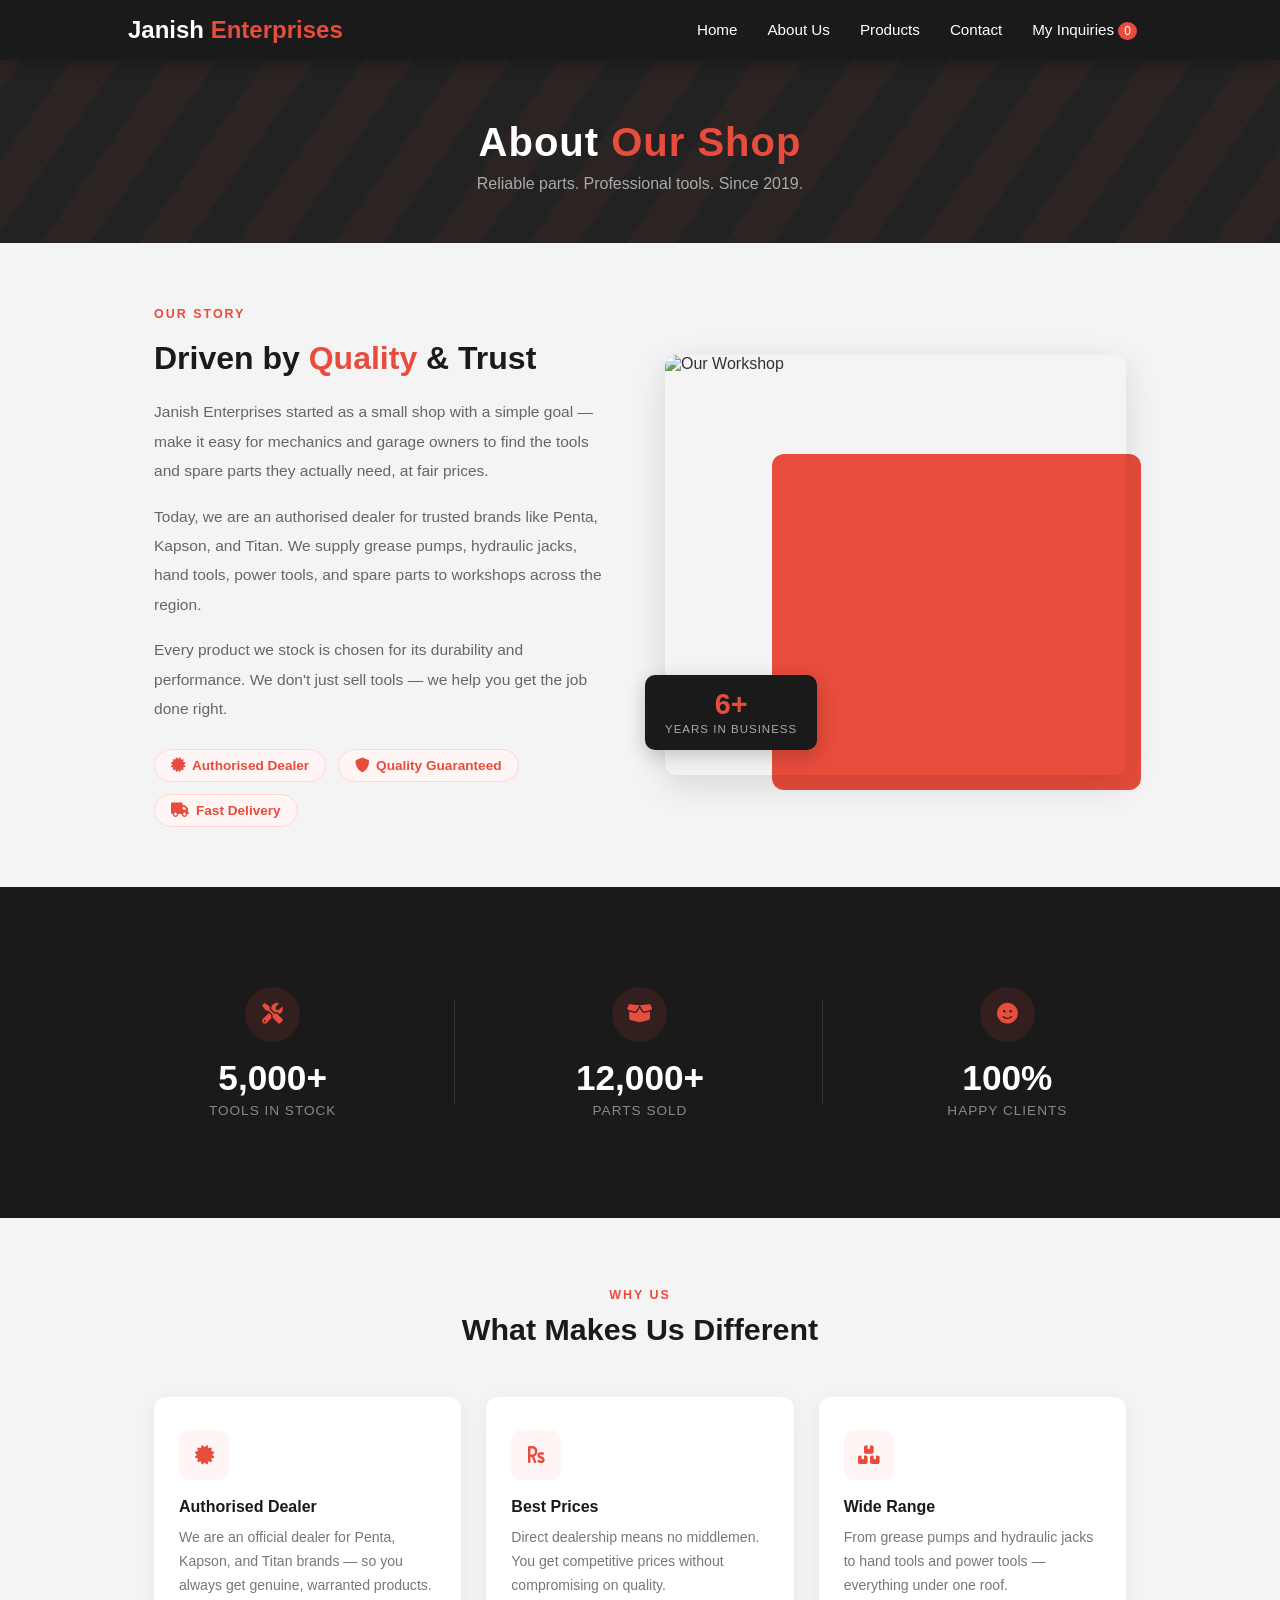
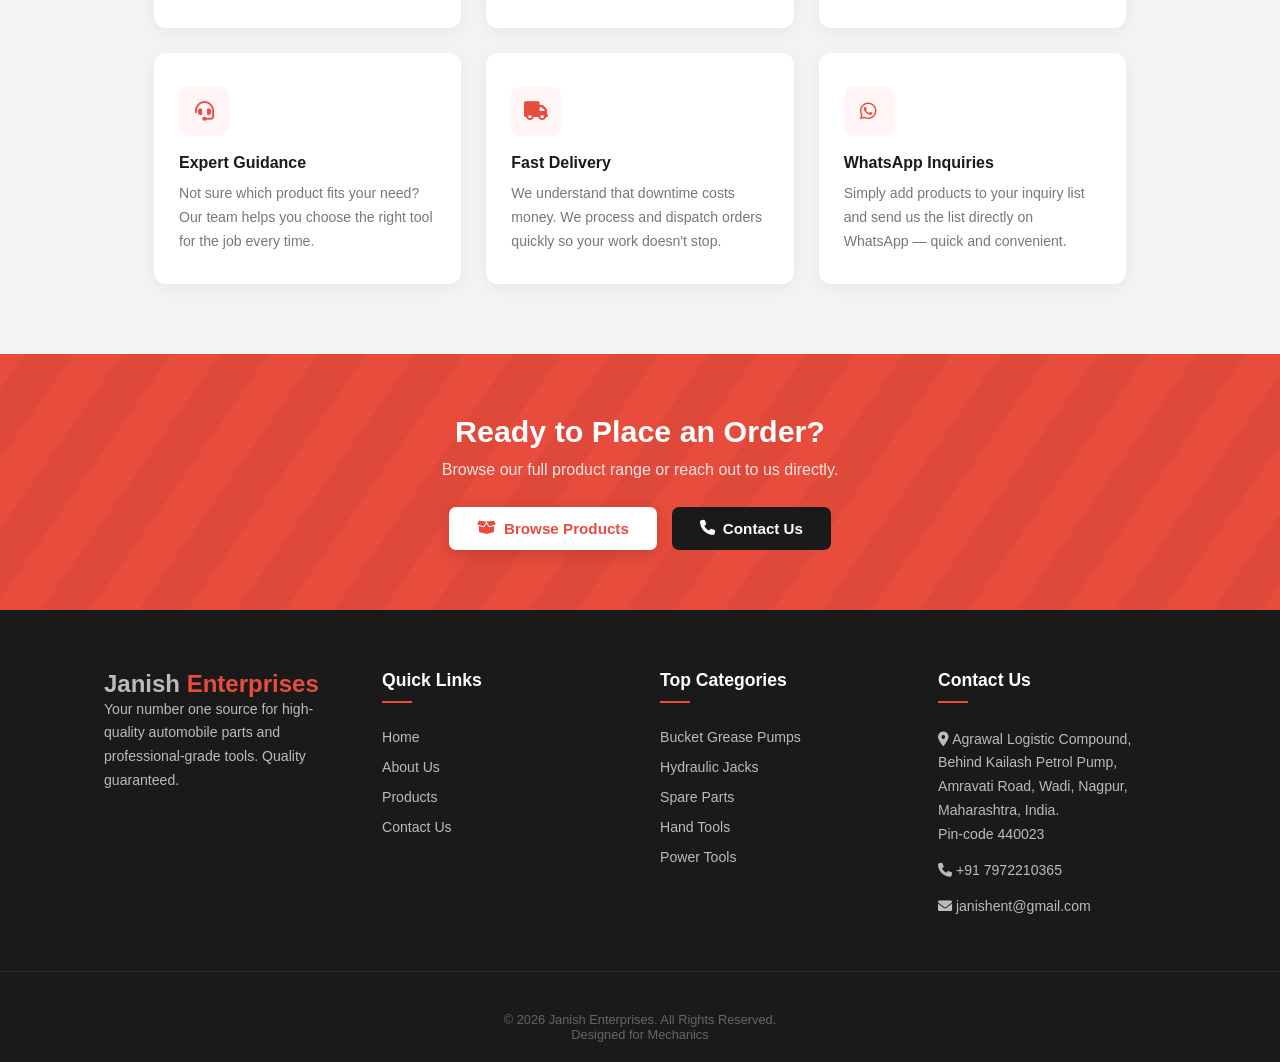
==== about-us.html @ ca16c4ef "Add files via upload" ====
<!DOCTYPE html>
<html lang="en">
<head>
    <meta charset="UTF-8">
    <meta name="viewport" content="width=device-width, initial-scale=1.0">
    <title>Janish Enterprises | About Us</title>
    <link rel="stylesheet" href="index.css">
    <link rel="stylesheet" href="about-us.css">
    <link rel="stylesheet" href="https://cdnjs.cloudflare.com/ajax/libs/font-awesome/6.0.0/css/all.min.css">
</head>
<body>

    <!-- Navbar -->
    <nav class="navbar">
        <div class="logo">Janish <span>Enterprises</span></div>
        <ul class="nav-links" id="navLinks">
            <li><a href="index.html">Home</a></li>
            <li><a href="about-us.html">About Us</a></li>
            <li><a href="our-products.html">Products</a></li>
            <li><a href="contact-us.html">Contact</a></li>
            <li><a href="inquiries.html">My Inquiries <span id="inquiry-count" style="background: #e74c3c; padding: 2px 6px; border-radius: 50%; font-size: 12px;">0</span></a></li>
        </ul>
        <div class="hamburger" onclick="toggleMenu()">
            <i class="fas fa-bars"></i>
        </div>
    </nav>


    <!-- Page Header -->
    <section class="about-header">
        <h1>About <span>Our Shop</span></h1>
        <p>Reliable parts. Professional tools. Since 2019.</p>
    </section>


    <!-- Story Section -->
    <section class="about-story">

        <!-- Left: Text -->
        <div class="story-text">
            <p class="section-label">Our Story</p>
            <h2>Driven by <span>Quality</span> &amp; Trust</h2>
            <p>Janish Enterprises started as a small shop with a simple goal — make it easy for mechanics and garage owners to find the tools and spare parts they actually need, at fair prices.</p>
            <p>Today, we are an authorised dealer for trusted brands like Penta, Kapson, and Titan. We supply grease pumps, hydraulic jacks, hand tools, power tools, and spare parts to workshops across the region.</p>
            <p>Every product we stock is chosen for its durability and performance. We don't just sell tools — we help you get the job done right.</p>

            <div class="story-highlights">
                <span class="highlight-pill">
                    <i class="fas fa-certificate"></i> Authorised Dealer
                </span>
                <span class="highlight-pill">
                    <i class="fas fa-shield-alt"></i> Quality Guaranteed
                </span>
                <span class="highlight-pill">
                    <i class="fas fa-truck"></i> Fast Delivery
                </span>
            </div>
        </div>

        <!-- Right: Image -->
        <div class="story-image">
            <img src="https://images.unsplash.com/photo-1530046339160-ce3e5b0c7a2f?auto=format&fit=crop&q=80&w=800" alt="Our Workshop">
            <div class="badge">
                <div class="badge-number">6+</div>
                <div class="badge-label">Years in Business</div>
            </div>
        </div>

    </section>


    <!-- Stats Section -->
    <section class="stats-section">
        <div class="stats-inner">

            <div class="stat-card">
                <div class="stat-icon">
                    <i class="fas fa-tools"></i>
                </div>
                <div class="stat-number">5,000+</div>
                <div class="stat-label">Tools in Stock</div>
            </div>

            <div class="stat-card">
                <div class="stat-icon">
                    <i class="fas fa-box-open"></i>
                </div>
                <div class="stat-number">12,000+</div>
                <div class="stat-label">Parts Sold</div>
            </div>

            <div class="stat-card">
                <div class="stat-icon">
                    <i class="fas fa-smile"></i>
                </div>
                <div class="stat-number">100%</div>
                <div class="stat-label">Happy Clients</div>
            </div>

        </div>
    </section>


    <!-- Why Choose Us Section -->
    <section class="why-us">
        <div class="section-header">
            <p class="section-label">Why Us</p>
            <h2>What Makes Us Different</h2>
        </div>

        <div class="why-grid">

            <div class="why-card">
                <div class="why-icon">
                    <i class="fas fa-certificate"></i>
                </div>
                <h3>Authorised Dealer</h3>
                <p>We are an official dealer for Penta, Kapson, and Titan brands — so you always get genuine, warranted products.</p>
            </div>

            <div class="why-card">
                <div class="why-icon">
                    <i class="fas fa-rupee-sign"></i>
                </div>
                <h3>Best Prices</h3>
                <p>Direct dealership means no middlemen. You get competitive prices without compromising on quality.</p>
            </div>

            <div class="why-card">
                <div class="why-icon">
                    <i class="fas fa-boxes"></i>
                </div>
                <h3>Wide Range</h3>
                <p>From grease pumps and hydraulic jacks to hand tools and power tools — everything under one roof.</p>
            </div>

            <div class="why-card">
                <div class="why-icon">
                    <i class="fas fa-headset"></i>
                </div>
                <h3>Expert Guidance</h3>
                <p>Not sure which product fits your need? Our team helps you choose the right tool for the job every time.</p>
            </div>

            <div class="why-card">
                <div class="why-icon">
                    <i class="fas fa-truck"></i>
                </div>
                <h3>Fast Delivery</h3>
                <p>We understand that downtime costs money. We process and dispatch orders quickly so your work doesn't stop.</p>
            </div>

            <div class="why-card">
                <div class="why-icon">
                    <i class="fab fa-whatsapp"></i>
                </div>
                <h3>WhatsApp Inquiries</h3>
                <p>Simply add products to your inquiry list and send us the list directly on WhatsApp — quick and convenient.</p>
            </div>

        </div>
    </section>


    <!-- CTA Banner -->
    <section class="about-cta">
        <h2>Ready to Place an Order?</h2>
        <p>Browse our full product range or reach out to us directly.</p>
        <div class="cta-buttons">
            <a href="our-products.html" class="btn-cta-white">
                <i class="fas fa-box-open"></i> Browse Products
            </a>
            <a href="contact-us.html" class="btn-cta-dark">
                <i class="fas fa-phone"></i> Contact Us
            </a>
        </div>
    </section>


    <!-- Footer -->
    <footer class="main-footer">
        <div class="footer-container">
            <div class="footer-col">
                <div class="logo">Janish <span>Enterprises</span></div>
                <p>Your number one source for high-quality automobile parts and professional-grade tools. Quality guaranteed.</p>
            </div>
            <div class="footer-col">
                <h3>Quick Links</h3>
                <ul>
                    <li><a href="index.html">Home</a></li>
                    <li><a href="about-us.html">About Us</a></li>
                    <li><a href="our-products.html">Products</a></li>
                    <li><a href="contact-us.html">Contact Us</a></li>
                </ul>
            </div>
            <div class="footer-col">
                <h3>Top Categories</h3>
                <ul>
                    <li><a href="#">Bucket Grease Pumps</a></li>
                    <li><a href="#">Hydraulic Jacks</a></li>
                    <li><a href="#">Spare Parts</a></li>
                    <li><a href="#">Hand Tools</a></li>
                    <li><a href="#">Power Tools</a></li>
                </ul>
            </div>
            <div class="footer-col">
                <h3>Contact Us</h3>
                <p><i class="fas fa-map-marker-alt"></i> Agrawal Logistic Compound,<br> Behind Kailash Petrol Pump,<br> Amravati Road, Wadi, Nagpur,<br> Maharashtra, India.<br> Pin-code 440023</p>
                <p><i class="fas fa-phone"></i> +91 7972210365</p>
                <p><i class="fas fa-envelope"></i> janishent@gmail.com</p>
            </div>
        </div>
        <div class="footer-bottom">
            <p>&copy; 2026 Janish Enterprises. All Rights Reserved.<br>Designed for Mechanics</p>
        </div>
    </footer>

     <script src="common.js"></script>

</body>
</html>
---- index.css ----
/* =============================================
   index.css — Janish Enterprises
   Global + Home Page Styles
   ============================================= */

* {
    margin: 0;
    padding: 0;
    box-sizing: border-box;
    font-family: 'Segoe UI', Tahoma, Geneva, Verdana, sans-serif;
}

body {
    background-color: #f4f4f4;
    color: #333;
}


/* =============================================
   NAVBAR
   ============================================= */
.navbar {
    display: flex;
    justify-content: space-between;
    align-items: center;
    padding: 1rem 10%;
    background: #1a1a1a;
    color: white;
    position: fixed;        /* FIXED: stays on top while scrolling */
    top: 0px;
    width: 100%;
    z-index: 1000;
    box-shadow: 0 2px 15px rgba(0,0,0,0.3);
}

.logo {
    font-size: 1.5rem;
    font-weight: bold;
}

.logo span {
    color: #e74c3c;
}

.nav-links {
    display: flex;
    list-style: none;
}

.nav-links li {
    padding: 0 15px;
}

.nav-links a {
    color: white;
    text-decoration: none;
    transition: 0.3s;
    font-size: 0.95rem;
}

.nav-links a:hover {
    color: #e74c3c;
}

/* Hamburger Mobile Menu */
.hamburger {
    display: none;
    cursor: pointer;
    font-size: 1.5rem;
}

@media (max-width: 768px) {
    .nav-links {
        display: none;
        flex-direction: column;
        width: 100%;
        position: absolute;
        top: 60px;
        left: 0;
        background: #1a1a1a;
        text-align: center;
    }
    .nav-links.active { display: flex; }
    .nav-links li { padding: 15px 0; }
    .hamburger { display: block; }
}


/* =============================================
   HERO CAROUSEL
   ============================================= */
.hero-container {
    position: relative;
    height: 92vh;
    overflow: hidden;
    margin-top: 62px; /* push below fixed navbar */
}

.carousel {
    width: 100%;
    height: 100%;
    position: relative;
}

.slide {
    position: absolute;
    top: 0;
    left: 0;
    width: 100%;
    height: 100%;
    opacity: 0;
    transition: opacity 0.9s ease-in-out;
    display: flex;
    align-items: center;
    justify-content: center;
}

.slide.active {
    opacity: 1;
}

.slide img {
    position: absolute;
    width: 100%;
    height: 100%;
    object-fit: cover;
    z-index: 0;
}

/* Darker gradient overlay — stronger at bottom for readability */
.slide::after {
    content: '';
    position: absolute;
    inset: 0;
    background: linear-gradient(
        to bottom,
        rgba(0,0,0,0.3) 0%,
        rgba(0,0,0,0.55) 60%,
        rgba(0,0,0,0.75) 100%
    );
    z-index: 1;
}

/* Hero text content */
.hero-content {
    position: relative;
    z-index: 2;
    text-align: center;
    color: white;
    padding: 0 20px;
    max-width: 750px;
}

/* Small label above heading */
.hero-content .hero-label {
    display: inline-block;
    background: #e74c3c;
    color: white;
    font-size: 0.75rem;
    font-weight: 700;
    text-transform: uppercase;
    letter-spacing: 2px;
    padding: 5px 14px;
    border-radius: 20px;
    margin-bottom: 18px;
}

.hero-content h1 {
    font-size: 3.2rem;
    font-weight: 800;
    line-height: 1.15;
    margin-bottom: 16px;
    text-shadow: 0 2px 10px rgba(0,0,0,0.3);
}

.hero-content p {
    font-size: 1.1rem;
    color: rgba(255,255,255,0.85);
    margin-bottom: 28px;
    line-height: 1.6;
}

/* Hero CTA buttons */
.hero-btns {
    display: flex;
    gap: 14px;
    justify-content: center;
    flex-wrap: wrap;
}

.hero-btn-primary {
    display: inline-flex;
    align-items: center;
    gap: 8px;
    background: #e74c3c;
    color: white;
    padding: 13px 28px;
    border-radius: 7px;
    text-decoration: none;
    font-weight: 700;
    font-size: 0.95rem;
    transition: all 0.3s;
    box-shadow: 0 4px 15px rgba(231,76,60,0.4);
}

.hero-btn-primary:hover {
    background: #c0392b;
    transform: translateY(-2px);
}

.hero-btn-secondary {
    display: inline-flex;
    align-items: center;
    gap: 8px;
    background: rgba(255,255,255,0.15);
    color: white;
    padding: 13px 28px;
    border-radius: 7px;
    text-decoration: none;
    font-weight: 700;
    font-size: 0.95rem;
    border: 2px solid rgba(255,255,255,0.5);
    backdrop-filter: blur(4px);
    transition: all 0.3s;
}

.hero-btn-secondary:hover {
    background: rgba(255,255,255,0.25);
    border-color: white;
}

/* Carousel dots */
.carousel-dots {
    position: absolute;
    bottom: 28px;
    left: 50%;
    transform: translateX(-50%);
    display: flex;
    gap: 8px;
    z-index: 10;
}

.dot {
    width: 8px;
    height: 8px;
    border-radius: 50%;
    background: rgba(255,255,255,0.4);
    cursor: pointer;
    transition: all 0.3s;
    border: none;
    padding: 0;
}

.dot.active {
    background: #e74c3c;
    width: 24px;
    border-radius: 4px;
}

/* Carousel Arrows */
.prev, .next {
    position: absolute;
    top: 50%;
    transform: translateY(-50%);
    background: rgba(255,255,255,0.15);
    color: white;
    border: 2px solid rgba(255,255,255,0.3);
    padding: 14px 16px;
    cursor: pointer;
    font-size: 1.2rem;
    z-index: 20;
    transition: 0.3s;
    border-radius: 50%;
    backdrop-filter: blur(4px);
}

.prev:hover, .next:hover {
    background: #e74c3c;
    border-color: #e74c3c;
}

.next { right: 20px; }
.prev { left: 20px; }

@media (max-width: 768px) {
    .hero-container { height: 75vh; }
    .hero-content h1 { font-size: 2rem; }
    .prev, .next { padding: 10px 12px; font-size: 1rem; }
}


/* =============================================
   QUICK STATS BAR  (below hero)
   ============================================= */
.stats-bar {
    background: #1a1a1a;
    padding: 0;
}

.stats-bar-inner {
    max-width: 1100px;
    margin: 0 auto;
    display: grid;
    grid-template-columns: repeat(4, 1fr);
}

.stats-bar-item {
    padding: 28px 20px;
    text-align: center;
    position: relative;
    transition: background 0.3s;
}

.stats-bar-item:hover {
    background: rgba(231,76,60,0.08);
}

.stats-bar-item:not(:last-child)::after {
    content: '';
    position: absolute;
    right: 0; top: 20%;
    height: 60%; width: 1px;
    background: #333;
}

.stats-bar-item .stat-num {
    font-size: 1.6rem;
    font-weight: 800;
    color: #e74c3c;
    line-height: 1;
}

.stats-bar-item .stat-lbl {
    font-size: 0.78rem;
    color: #888;
    text-transform: uppercase;
    letter-spacing: 1px;
    margin-top: 5px;
}

@media (max-width: 600px) {
    .stats-bar-inner {
        grid-template-columns: repeat(2, 1fr);
    }
    .stats-bar-item:nth-child(2)::after { display: none; }
}


/* =============================================
   SECTION TITLE (shared style)
   ============================================= */
.sec-label {
    font-size: 0.75rem;
    font-weight: 700;
    text-transform: uppercase;
    letter-spacing: 2px;
    color: #e74c3c;
    margin-bottom: 8px;
    display: block;
}

.sec-title {
    font-size: 1.9rem;
    font-weight: 800;
    color: #1a1a1a;
    margin-bottom: 10px;
}

.sec-subtitle {
    color: #777;
    font-size: 0.95rem;
    max-width: 520px;
}

.section-title {
    font-size: 1.8rem;
    margin-bottom: 40px;
    position: relative;
    text-transform: uppercase;
    letter-spacing: 1px;
    color: #1a1a1a;
}

.section-title::after {
    content: '';
    display: block;
    width: 60px;
    height: 3px;
    background: #e74c3c;
    margin: 10px auto 0;
}


/* =============================================
   CATEGORIES SECTION
   ============================================= */
.categories-section {
    padding: 70px 5%;
    background: #f4f4f4;
}

.categories-section .sec-header {
    text-align: center;
    margin-bottom: 45px;
}

.categories-section .sec-subtitle {
    margin: 0 auto;
}

.cat-grid {
    max-width: 1100px;
    margin: 0 auto;
    display: grid;
    grid-template-columns: repeat(auto-fit, minmax(200px, 1fr));
    gap: 20px;
}

.cat-card {
    background: white;
    border-radius: 12px;
    padding: 30px 20px;
    text-align: center;
    text-decoration: none;
    color: #333;
    box-shadow: 0 4px 15px rgba(0,0,0,0.05);
    border: 2px solid transparent;
    transition: all 0.3s;
    display: block;
}

.cat-card:hover {
    border-color: #e74c3c;
    transform: translateY(-5px);
    box-shadow: 0 10px 30px rgba(231,76,60,0.12);
}

.cat-card .cat-icon {
    width: 60px;
    height: 60px;
    background: #fff5f5;
    border-radius: 50%;
    display: flex;
    align-items: center;
    justify-content: center;
    margin: 0 auto 18px;
    transition: background 0.3s;
}

.cat-card:hover .cat-icon {
    background: #e74c3c;
}

.cat-card .cat-icon i {
    font-size: 1.4rem;
    color: #e74c3c;
    transition: color 0.3s;
}

.cat-card:hover .cat-icon i {
    color: white;
}

.cat-card h3 {
    font-size: 0.95rem;
    font-weight: 700;
    margin-bottom: 6px;
    color: #1a1a1a;
}

.cat-card p {
    font-size: 0.8rem;
    color: #999;
}

@media (max-width: 600px) {
    .cat-grid { grid-template-columns: repeat(2, 1fr); }
}


/* =============================================
   BRANDS SECTION
   ============================================= */
.brands-section {
    padding: 60px 5%;
    background-color: #ffffff;
    text-align: center;
}

.brand-grid {
    max-width: 1000px;
    margin: 0 auto;
    display: grid;
    grid-template-columns: repeat(auto-fit, minmax(150px, 1fr));
    gap: 25px;
    align-items: center;
}

.brand-item {
    padding: 22px;
    background: #fff;
    border: 1.5px solid #eee;
    border-radius: 10px;
    transition: all 0.3s;
}

.brand-item:hover {
    transform: translateY(-4px);
    border-color: #e74c3c;
    box-shadow: 0 6px 20px rgba(231,76,60,0.1);
}

.brand-item img {
    max-width: 100%;
    height: 60px;
    object-fit: contain;
    opacity: 0.75;
    transition: 0.3s;
}

.brand-item:hover img {
    opacity: 1;
}

@media (max-width: 768px) {
    .brand-grid { grid-template-columns: repeat(2, 1fr); gap: 15px; }
}


/* =============================================
   WHY CHOOSE US (Home version)
   ============================================= */
.why-section {
    background: #1a1a1a;
    padding: 70px 5%;
}

.why-section .sec-header {
    text-align: center;
    margin-bottom: 50px;
}

.why-section .sec-title {
    color: white;
}

.why-section .sec-label {
    color: #e74c3c;
}

.why-section .sec-subtitle {
    color: #888;
    margin: 0 auto;
}

.why-home-grid {
    max-width: 1100px;
    margin: 0 auto;
    display: grid;
    grid-template-columns: repeat(4, 1fr);
    gap: 25px;
}

.why-home-card {
    background: rgba(255,255,255,0.04);
    border: 1px solid #2a2a2a;
    border-radius: 12px;
    padding: 30px 22px;
    text-align: center;
    transition: all 0.3s;
}

.why-home-card:hover {
    background: rgba(231,76,60,0.08);
    border-color: #e74c3c;
    transform: translateY(-4px);
}

.why-home-card .why-icon {
    width: 55px;
    height: 55px;
    background: rgba(231,76,60,0.12);
    border-radius: 50%;
    display: flex;
    align-items: center;
    justify-content: center;
    margin: 0 auto 18px;
}

.why-home-card .why-icon i {
    color: #e74c3c;
    font-size: 1.3rem;
}

.why-home-card h3 {
    font-size: 0.95rem;
    font-weight: 700;
    color: white;
    margin-bottom: 10px;
}

.why-home-card p {
    font-size: 0.83rem;
    color: #888;
    line-height: 1.7;
}

@media (max-width: 900px) {
    .why-home-grid { grid-template-columns: repeat(2, 1fr); }
}

@media (max-width: 500px) {
    .why-home-grid { grid-template-columns: 1fr; }
}


/* =============================================
   CTA BANNER
   ============================================= */
.home-cta {
    background: #e74c3c;
    padding: 65px 5%;
    text-align: center;
    position: relative;
    overflow: hidden;
}

.home-cta::before {
    content: '';
    position: absolute;
    top: 0; left: -10%;
    width: 120%;
    height: 100%;
    background: repeating-linear-gradient(
        -55deg,
        transparent, transparent 40px,
        rgba(0,0,0,0.04) 40px, rgba(0,0,0,0.04) 80px
    );
}

.home-cta h2 {
    font-size: 2rem;
    font-weight: 800;
    color: white;
    position: relative;
    margin-bottom: 12px;
}

.home-cta p {
    color: rgba(255,255,255,0.85);
    font-size: 1rem;
    position: relative;
    margin-bottom: 28px;
}

.home-cta .cta-buttons {
    display: flex;
    gap: 15px;
    justify-content: center;
    flex-wrap: wrap;
    position: relative;
}

.btn-cta-white {
    display: inline-flex;
    align-items: center;
    gap: 8px;
    background: white;
    color: #e74c3c;
    padding: 13px 28px;
    border-radius: 7px;
    text-decoration: none;
    font-weight: 700;
    font-size: 0.95rem;
    transition: all 0.3s;
    box-shadow: 0 4px 15px rgba(0,0,0,0.15);
}

.btn-cta-white:hover {
    transform: translateY(-2px);
    box-shadow: 0 8px 25px rgba(0,0,0,0.2);
}

.btn-cta-dark {
    display: inline-flex;
    align-items: center;
    gap: 8px;
    background: #1a1a1a;
    color: white;
    padding: 13px 28px;
    border-radius: 7px;
    text-decoration: none;
    font-weight: 700;
    font-size: 0.95rem;
    transition: all 0.3s;
}

.btn-cta-dark:hover {
    background: #111;
    transform: translateY(-2px);
}

@media (max-width: 500px) {
    .home-cta h2 { font-size: 1.5rem; }
    .btn-cta-white, .btn-cta-dark {
        width: 100%;
        justify-content: center;
    }
}


/* =============================================
   WHATSAPP FLOATING BUTTON
   ============================================= */
.whatsapp-float {
    position: fixed;
    bottom: 28px;
    right: 28px;
    width: 58px;
    height: 58px;
    background: #25d366;
    border-radius: 50%;
    display: flex;
    align-items: center;
    justify-content: center;
    text-decoration: none;
    box-shadow: 0 4px 20px rgba(37,211,102,0.45);
    z-index: 999;
    transition: all 0.3s;
    animation: pulse-green 2.5s infinite;
}

.whatsapp-float i {
    color: white;
    font-size: 1.7rem;
}

.whatsapp-float:hover {
    transform: scale(1.1);
    box-shadow: 0 6px 28px rgba(37,211,102,0.6);
}

@keyframes pulse-green {
    0%   { box-shadow: 0 0 0 0 rgba(37,211,102,0.5); }
    70%  { box-shadow: 0 0 0 14px rgba(37,211,102,0); }
    100% { box-shadow: 0 0 0 0 rgba(37,211,102,0); }
}


/* =============================================
   FOOTER
   ============================================= */
.main-footer {
    background: #1a1a1a;
    color: #bbb;
    padding: 60px 0 20px;
    margin-top: 0;
}

.footer-container {
    max-width: 1200px;
    margin: 0 auto;
    padding: 0 5%;
    display: grid;
    grid-template-columns: repeat(auto-fit, minmax(200px, 1fr));
    gap: 40px;
}

.footer-col h3 {
    color: white;
    margin-bottom: 25px;
    position: relative;
    font-size: 1.1rem;
}

.footer-col h3::after {
    content: '';
    display: block;
    width: 30px;
    height: 2px;
    background: #e74c3c;
    margin-top: 10px;
}

.footer-col p {
    line-height: 1.7;
    font-size: 0.88rem;
    margin-bottom: 12px;
}

.footer-col ul { list-style: none; }

.footer-col ul li { margin-bottom: 12px; }

.footer-col ul li a {
    color: #bbb;
    text-decoration: none;
    transition: 0.3s;
    font-size: 0.88rem;
}

.footer-col ul li a:hover {
    color: #e74c3c;
    padding-left: 5px;
}

.footer-bottom {
    text-align: center;
    padding-top: 40px;
    margin-top: 40px;
    border-top: 1px solid #2a2a2a;
    font-size: 0.8rem;
    color: #666;
}

@media (max-width: 768px) {
    .footer-container {
        grid-template-columns: 1fr;
        text-align: center;
    }
    .footer-col h3::after { margin: 10px auto 0; }
}
---- about-us.css ----
/* =============================================
   about-us.css — Janish Enterprises
   About Page Styles
   ============================================= */


/* --- Page Header --- */
.about-header {
    background: #222;
    color: white;
    text-align: center;
    padding: 120px 20px 50px;
    position: relative;
    overflow: hidden;
}

/* Same red diagonal stripe as contact & inquiry pages */
.about-header::before {
    content: '';
    position: absolute;
    top: 0; left: -10%;
    width: 120%;
    height: 100%;
    background: repeating-linear-gradient(
        -55deg,
        transparent,
        transparent 40px,
        rgba(231, 76, 60, 0.05) 40px,
        rgba(231, 76, 60, 0.05) 80px
    );
}

.about-header h1 {
    font-size: 2.5rem;
    font-weight: 800;
    letter-spacing: 1px;
    position: relative;
}

.about-header h1 span {
    color: #e74c3c;
}

.about-header p {
    margin-top: 10px;
    color: #aaa;
    font-size: 1rem;
    position: relative;
}


/* =============================================
   STORY SECTION (Text + Image)
   ============================================= */
.about-story {
    max-width: 1100px;
    margin: 60px auto;
    padding: 0 5%;
    display: grid;
    grid-template-columns: 1fr 1fr;
    gap: 50px;
    align-items: center;
}

.story-text .section-label {
    font-size: 0.78rem;
    font-weight: 700;
    text-transform: uppercase;
    letter-spacing: 2px;
    color: #e74c3c;
    margin-bottom: 12px;
}

.story-text h2 {
    font-size: 2rem;
    font-weight: 800;
    color: #1a1a1a;
    line-height: 1.2;
    margin-bottom: 20px;
}

.story-text h2 span {
    color: #e74c3c;
}

.story-text p {
    color: #666;
    line-height: 1.9;
    margin-bottom: 16px;
    font-size: 0.97rem;
}

/* Two highlight pills below the text */
.story-highlights {
    display: flex;
    gap: 12px;
    margin-top: 25px;
    flex-wrap: wrap;
}

.highlight-pill {
    display: inline-flex;
    align-items: center;
    gap: 7px;
    background: #fff5f5;
    color: #e74c3c;
    border: 1.5px solid #ffd5d0;
    padding: 8px 16px;
    border-radius: 25px;
    font-size: 0.85rem;
    font-weight: 600;
}

.highlight-pill i {
    font-size: 0.9rem;
}

/* Image side */
.story-image {
    position: relative;
}

.story-image img {
    width: 100%;
    border-radius: 12px;
    display: block;
    object-fit: cover;
    height: 420px;
    box-shadow: 0 10px 35px rgba(0,0,0,0.12);
}

/* Red accent block behind the image */
.story-image::before {
    content: '';
    position: absolute;
    bottom: -15px;
    right: -15px;
    width: 80%;
    height: 80%;
    background: #e74c3c;
    border-radius: 12px;
    z-index: -1;
}

/* "Since 2019" badge overlapping the image */
.story-image .badge {
    position: absolute;
    bottom: 25px;
    left: -20px;
    background: #1a1a1a;
    color: white;
    padding: 15px 20px;
    border-radius: 10px;
    box-shadow: 0 6px 20px rgba(0,0,0,0.2);
    text-align: center;
    min-width: 110px;
}

.story-image .badge .badge-number {
    font-size: 1.8rem;
    font-weight: 800;
    color: #e74c3c;
    line-height: 1;
}

.story-image .badge .badge-label {
    font-size: 0.72rem;
    color: #aaa;
    text-transform: uppercase;
    letter-spacing: 1px;
    margin-top: 4px;
}


/* =============================================
   STATS SECTION
   ============================================= */
.stats-section {
    background: #1a1a1a;
    padding: 60px 5%;
    margin: 0;
}

.stats-inner {
    max-width: 1100px;
    margin: 0 auto;
    display: grid;
    grid-template-columns: repeat(3, 1fr);
    gap: 2px;
}

.stat-card {
    text-align: center;
    padding: 40px 20px;
    position: relative;
    transition: background 0.3s;
}

.stat-card:hover {
    background: rgba(231, 76, 60, 0.08);
}

/* Vertical divider between cards */
.stat-card:not(:last-child)::after {
    content: '';
    position: absolute;
    right: 0;
    top: 25%;
    height: 50%;
    width: 1px;
    background: #333;
}

.stat-card .stat-icon {
    width: 55px;
    height: 55px;
    background: rgba(231, 76, 60, 0.12);
    border-radius: 50%;
    display: flex;
    align-items: center;
    justify-content: center;
    margin: 0 auto 18px;
}

.stat-card .stat-icon i {
    color: #e74c3c;
    font-size: 1.3rem;
}

.stat-card .stat-number {
    font-size: 2.2rem;
    font-weight: 800;
    color: white;
    line-height: 1;
    margin-bottom: 8px;
}

.stat-card .stat-label {
    font-size: 0.85rem;
    color: #888;
    text-transform: uppercase;
    letter-spacing: 1px;
}


/* =============================================
   WHY CHOOSE US SECTION
   ============================================= */
.why-us {
    max-width: 1100px;
    margin: 70px auto;
    padding: 0 5%;
}

.why-us .section-header {
    text-align: center;
    margin-bottom: 50px;
}

.why-us .section-header .section-label {
    font-size: 0.78rem;
    font-weight: 700;
    text-transform: uppercase;
    letter-spacing: 2px;
    color: #e74c3c;
    margin-bottom: 10px;
}

.why-us .section-header h2 {
    font-size: 1.9rem;
    font-weight: 800;
    color: #1a1a1a;
}

.why-grid {
    display: grid;
    grid-template-columns: repeat(3, 1fr);
    gap: 25px;
}

.why-card {
    background: white;
    border-radius: 12px;
    padding: 30px 25px;
    box-shadow: 0 4px 20px rgba(0,0,0,0.06);
    border-top: 3px solid transparent;
    transition: all 0.3s;
}

.why-card:hover {
    border-top-color: #e74c3c;
    transform: translateY(-5px);
    box-shadow: 0 10px 30px rgba(0,0,0,0.1);
}

.why-card .why-icon {
    width: 50px;
    height: 50px;
    background: #fff5f5;
    border-radius: 10px;
    display: flex;
    align-items: center;
    justify-content: center;
    margin-bottom: 18px;
}

.why-card .why-icon i {
    color: #e74c3c;
    font-size: 1.2rem;
}

.why-card h3 {
    font-size: 1rem;
    font-weight: 700;
    color: #1a1a1a;
    margin-bottom: 10px;
}

.why-card p {
    font-size: 0.88rem;
    color: #777;
    line-height: 1.7;
}


/* =============================================
   CTA BANNER
   ============================================= */
.about-cta {
    background: #e74c3c;
    padding: 60px 5%;
    text-align: center;
    position: relative;
    overflow: hidden;
}

.about-cta::before {
    content: '';
    position: absolute;
    top: 0; left: -10%;
    width: 120%;
    height: 100%;
    background: repeating-linear-gradient(
        -55deg,
        transparent,
        transparent 40px,
        rgba(0,0,0,0.04) 40px,
        rgba(0,0,0,0.04) 80px
    );
}

.about-cta h2 {
    font-size: 1.9rem;
    font-weight: 800;
    color: white;
    position: relative;
    margin-bottom: 12px;
}

.about-cta p {
    color: rgba(255,255,255,0.85);
    font-size: 1rem;
    position: relative;
    margin-bottom: 28px;
}

.cta-buttons {
    display: flex;
    gap: 15px;
    justify-content: center;
    flex-wrap: wrap;
    position: relative;
}

.btn-cta-white {
    display: inline-flex;
    align-items: center;
    gap: 8px;
    background: white;
    color: #e74c3c;
    padding: 13px 28px;
    border-radius: 7px;
    text-decoration: none;
    font-weight: 700;
    font-size: 0.95rem;
    transition: all 0.3s;
    box-shadow: 0 4px 15px rgba(0,0,0,0.15);
}

.btn-cta-white:hover {
    transform: translateY(-2px);
    box-shadow: 0 8px 25px rgba(0,0,0,0.2);
}

.btn-cta-dark {
    display: inline-flex;
    align-items: center;
    gap: 8px;
    background: #1a1a1a;
    color: white;
    padding: 13px 28px;
    border-radius: 7px;
    text-decoration: none;
    font-weight: 700;
    font-size: 0.95rem;
    transition: all 0.3s;
}

.btn-cta-dark:hover {
    background: #111;
    transform: translateY(-2px);
}


/* =============================================
   MOBILE RESPONSIVE
   ============================================= */
@media (max-width: 900px) {
    .about-story {
        grid-template-columns: 1fr;
    }

    /* Show image first on mobile */
    .story-image {
        order: -1;
    }

    .story-image img {
        height: 280px;
    }

    .story-image .badge {
        left: 10px;
        bottom: 10px;
    }

    .why-grid {
        grid-template-columns: 1fr 1fr;
    }

    .stats-inner {
        grid-template-columns: 1fr;
    }

    .stat-card:not(:last-child)::after {
        display: none;
    }
}

@media (max-width: 600px) {
    .about-header h1 {
        font-size: 1.8rem;
    }

    .story-text h2 {
        font-size: 1.5rem;
    }

    .why-grid {
        grid-template-columns: 1fr;
    }

    .about-cta h2 {
        font-size: 1.4rem;
    }

    .cta-buttons {
        flex-direction: column;
        align-items: center;
    }

    .btn-cta-white,
    .btn-cta-dark {
        width: 100%;
        justify-content: center;
    }
}
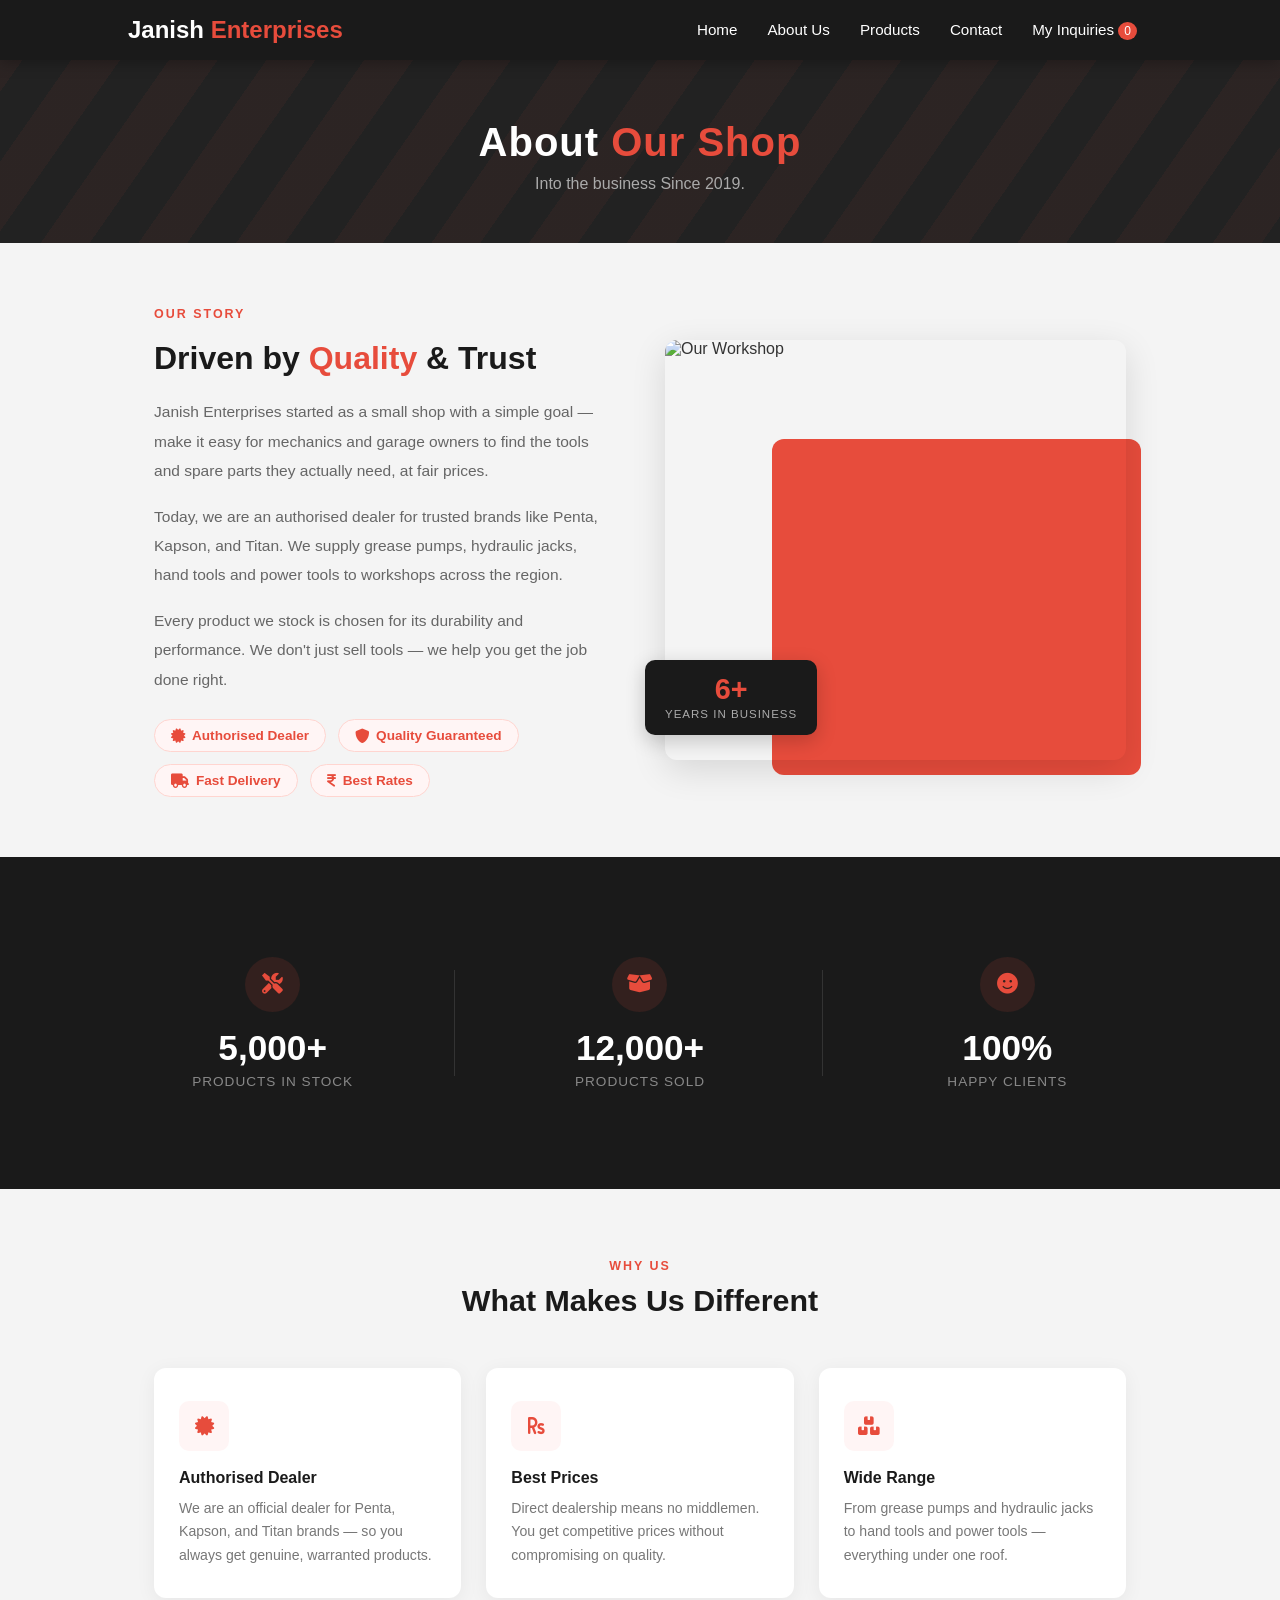
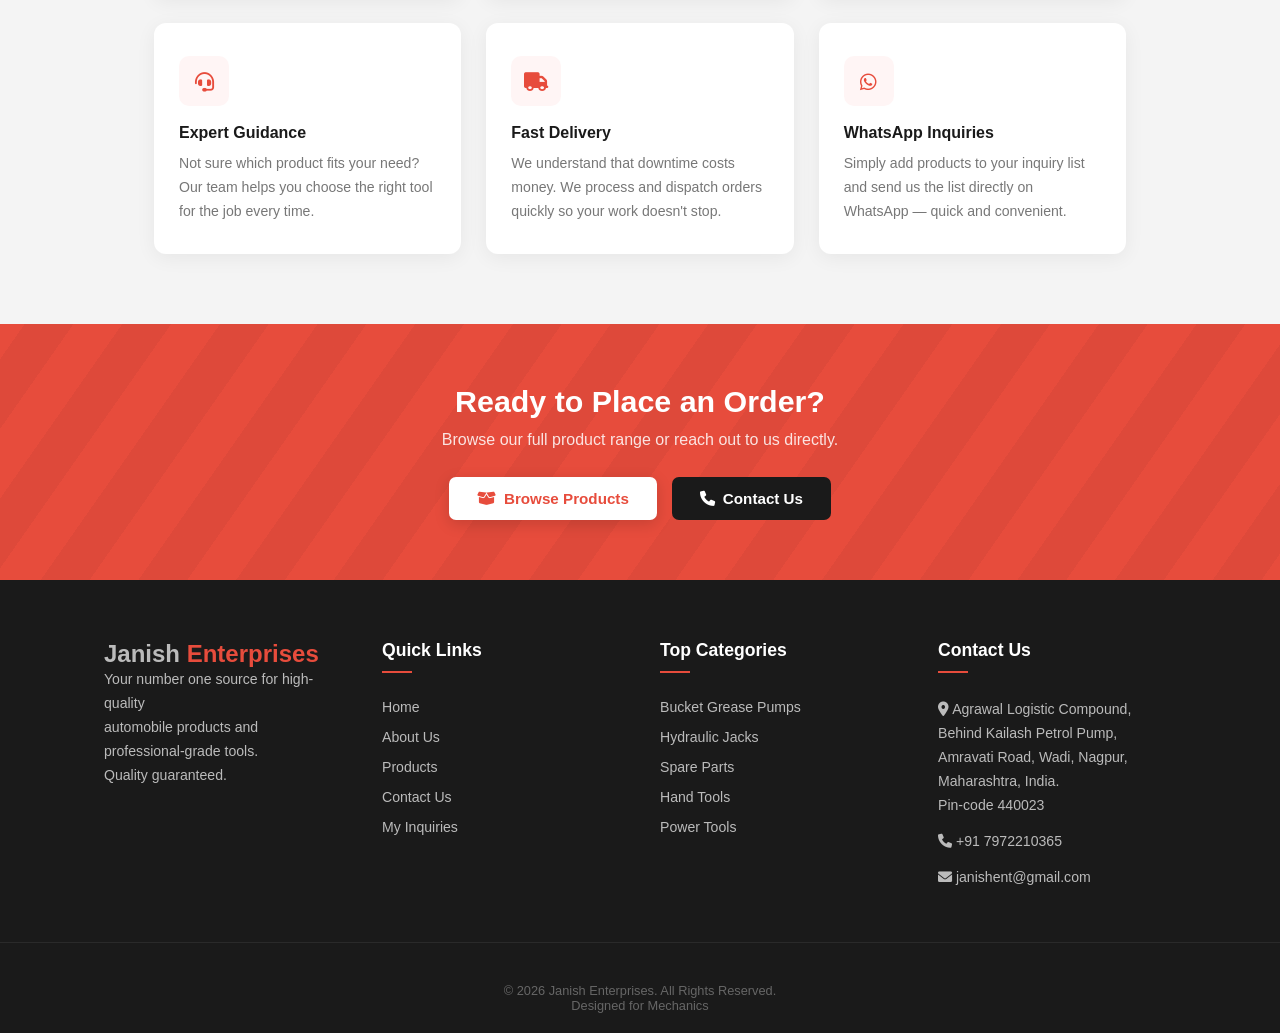
==== commit 4259263b: "Add files via upload" ====
--- a/about-us.html
+++ b/about-us.html
@@ -29,7 +29,7 @@
     <!-- Page Header -->
     <section class="about-header">
         <h1>About <span>Our Shop</span></h1>
-        <p>Reliable parts. Professional tools. Since 2019.</p>
+        <p>Into the business Since 2019.</p>
     </section>
 
 
@@ -41,7 +41,7 @@
             <p class="section-label">Our Story</p>
             <h2>Driven by <span>Quality</span> &amp; Trust</h2>
             <p>Janish Enterprises started as a small shop with a simple goal — make it easy for mechanics and garage owners to find the tools and spare parts they actually need, at fair prices.</p>
-            <p>Today, we are an authorised dealer for trusted brands like Penta, Kapson, and Titan. We supply grease pumps, hydraulic jacks, hand tools, power tools, and spare parts to workshops across the region.</p>
+            <p>Today, we are an authorised dealer for trusted brands like Penta, Kapson, and Titan. We supply grease pumps, hydraulic jacks, hand tools and power tools to workshops across the region.</p>
             <p>Every product we stock is chosen for its durability and performance. We don't just sell tools — we help you get the job done right.</p>
 
             <div class="story-highlights">
@@ -53,6 +53,9 @@
                 </span>
                 <span class="highlight-pill">
                     <i class="fas fa-truck"></i> Fast Delivery
+                </span>
+                <span class="highlight-pill">
+                    <i class="fas fa-indian-rupee-sign"></i> Best Rates
                 </span>
             </div>
         </div>
@@ -78,7 +81,7 @@
                     <i class="fas fa-tools"></i>
                 </div>
                 <div class="stat-number">5,000+</div>
-                <div class="stat-label">Tools in Stock</div>
+                <div class="stat-label">Products in Stock</div>
             </div>
 
             <div class="stat-card">
@@ -86,7 +89,7 @@
                     <i class="fas fa-box-open"></i>
                 </div>
                 <div class="stat-number">12,000+</div>
-                <div class="stat-label">Parts Sold</div>
+                <div class="stat-label">Products Sold</div>
             </div>
 
             <div class="stat-card">
@@ -182,7 +185,7 @@
         <div class="footer-container">
             <div class="footer-col">
                 <div class="logo">Janish <span>Enterprises</span></div>
-                <p>Your number one source for high-quality automobile parts and professional-grade tools. Quality guaranteed.</p>
+                <p>Your number one source for high-quality <br> automobile products and professional-grade tools.<br> Quality guaranteed.</p>
             </div>
             <div class="footer-col">
                 <h3>Quick Links</h3>
@@ -191,6 +194,7 @@
                     <li><a href="about-us.html">About Us</a></li>
                     <li><a href="our-products.html">Products</a></li>
                     <li><a href="contact-us.html">Contact Us</a></li>
+                    <li><a href="inquiries.html">My Inquiries</a></li>
                 </ul>
             </div>
             <div class="footer-col">
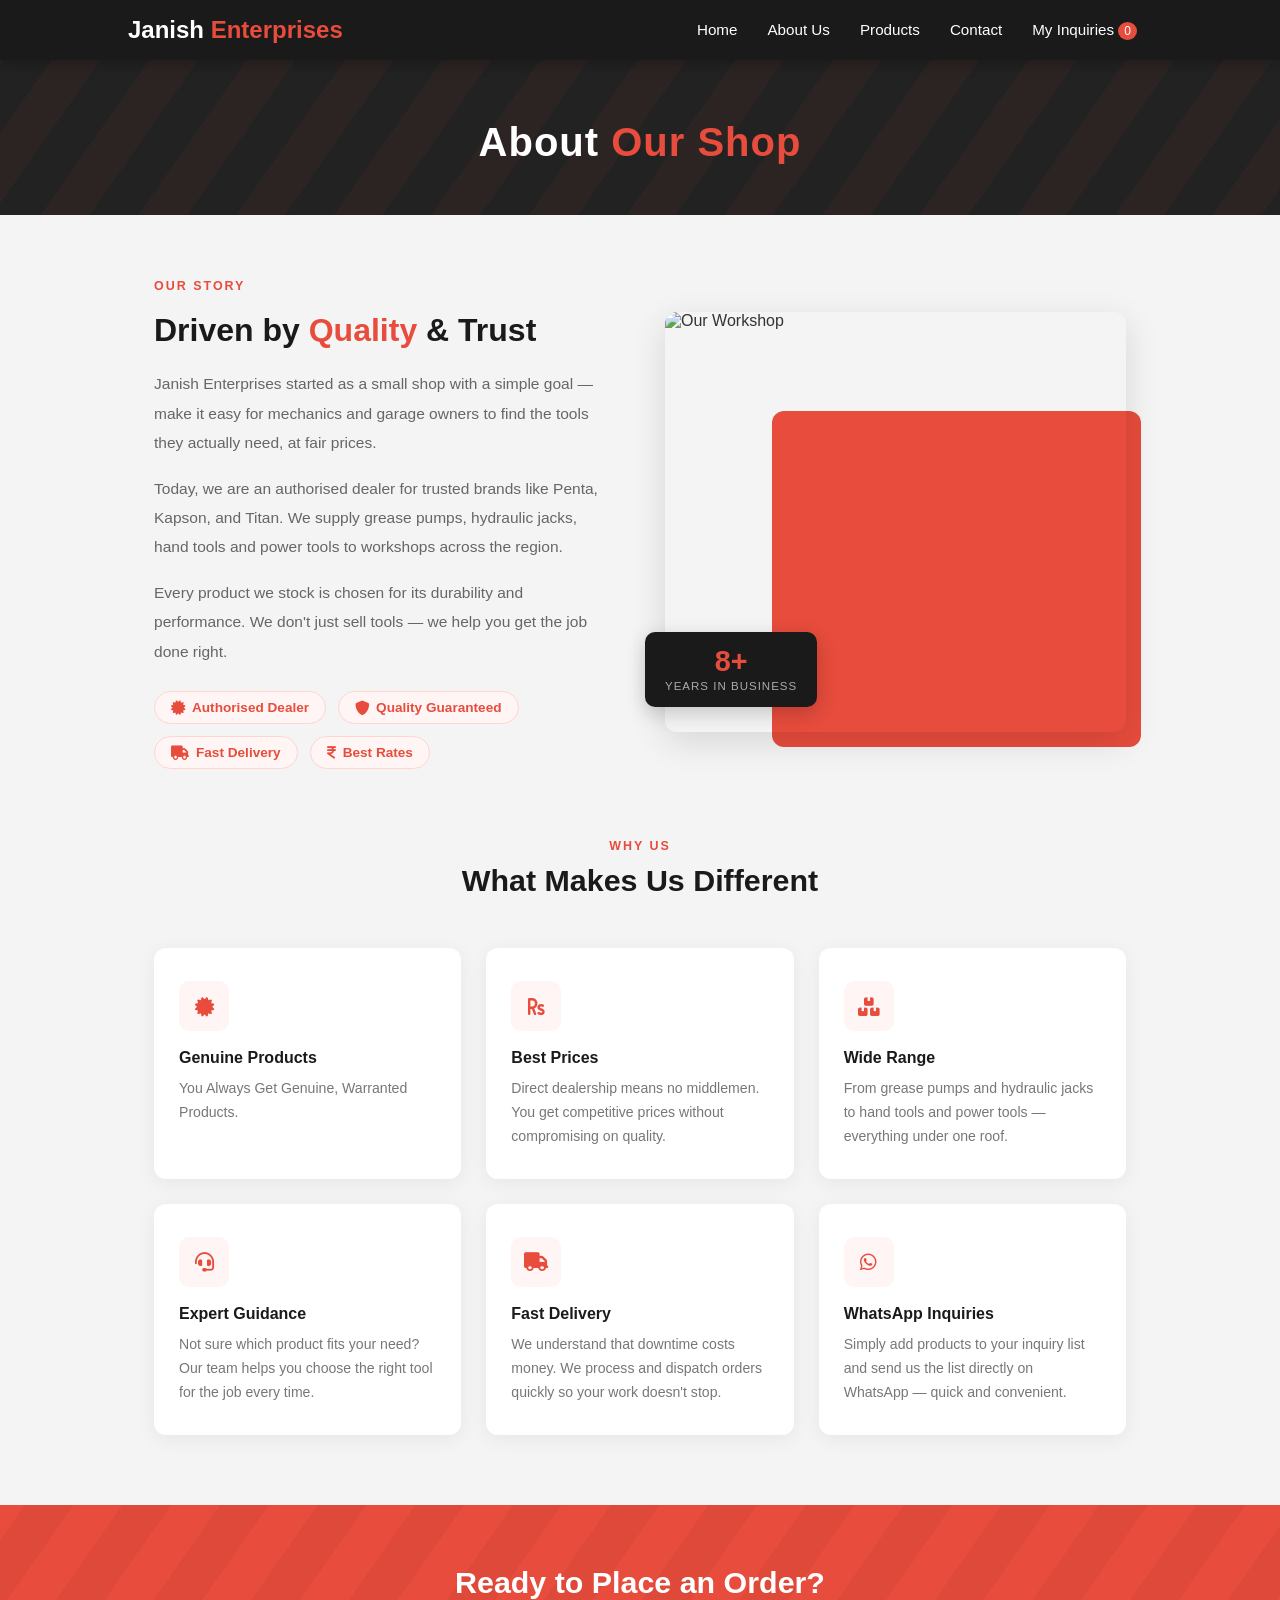
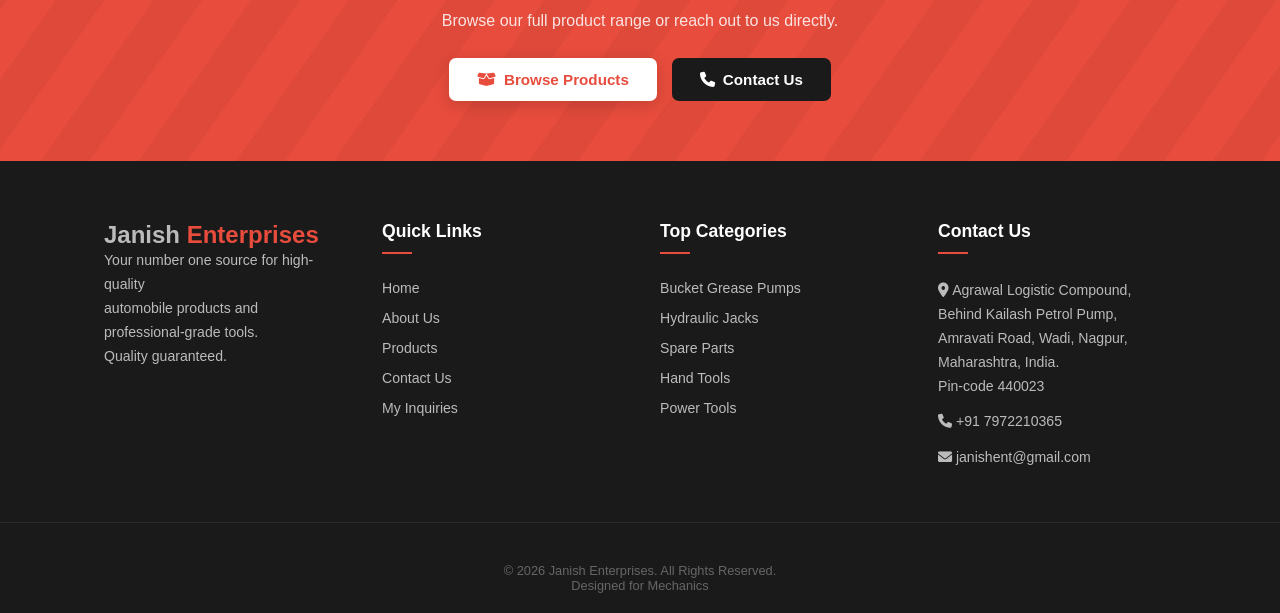
==== commit b8383d50: "Update about-us.html" ====
--- a/about-us.html
+++ b/about-us.html
@@ -29,7 +29,6 @@
     <!-- Page Header -->
     <section class="about-header">
         <h1>About <span>Our Shop</span></h1>
-        <p>Into the business Since 2019.</p>
     </section>
 
 
@@ -40,7 +39,7 @@
         <div class="story-text">
             <p class="section-label">Our Story</p>
             <h2>Driven by <span>Quality</span> &amp; Trust</h2>
-            <p>Janish Enterprises started as a small shop with a simple goal — make it easy for mechanics and garage owners to find the tools and spare parts they actually need, at fair prices.</p>
+            <p>Janish Enterprises started as a small shop with a simple goal — make it easy for mechanics and garage owners to find the tools they actually need, at fair prices.</p>
             <p>Today, we are an authorised dealer for trusted brands like Penta, Kapson, and Titan. We supply grease pumps, hydraulic jacks, hand tools and power tools to workshops across the region.</p>
             <p>Every product we stock is chosen for its durability and performance. We don't just sell tools — we help you get the job done right.</p>
 
@@ -64,7 +63,7 @@
         <div class="story-image">
             <img src="https://images.unsplash.com/photo-1530046339160-ce3e5b0c7a2f?auto=format&fit=crop&q=80&w=800" alt="Our Workshop">
             <div class="badge">
-                <div class="badge-number">6+</div>
+                <div class="badge-number">8+</div>
                 <div class="badge-label">Years in Business</div>
             </div>
         </div>
@@ -72,36 +71,7 @@
     </section>
 
 
-    <!-- Stats Section -->
-    <section class="stats-section">
-        <div class="stats-inner">
 
-            <div class="stat-card">
-                <div class="stat-icon">
-                    <i class="fas fa-tools"></i>
-                </div>
-                <div class="stat-number">5,000+</div>
-                <div class="stat-label">Products in Stock</div>
-            </div>
-
-            <div class="stat-card">
-                <div class="stat-icon">
-                    <i class="fas fa-box-open"></i>
-                </div>
-                <div class="stat-number">12,000+</div>
-                <div class="stat-label">Products Sold</div>
-            </div>
-
-            <div class="stat-card">
-                <div class="stat-icon">
-                    <i class="fas fa-smile"></i>
-                </div>
-                <div class="stat-number">100%</div>
-                <div class="stat-label">Happy Clients</div>
-            </div>
-
-        </div>
-    </section>
 
 
     <!-- Why Choose Us Section -->
@@ -117,8 +87,8 @@
                 <div class="why-icon">
                     <i class="fas fa-certificate"></i>
                 </div>
-                <h3>Authorised Dealer</h3>
-                <p>We are an official dealer for Penta, Kapson, and Titan brands — so you always get genuine, warranted products.</p>
+                <h3>Genuine Products</h3>
+                <p>You Always Get Genuine, Warranted Products.</p>
             </div>
 
             <div class="why-card">
--- a/index.css
+++ b/index.css
@@ -90,8 +90,11 @@
    HERO CAROUSEL
    ============================================= */
 .hero-container {
-    position: relative;
-    height: 92vh;
+   position: relative;
+    height: 70vh;
+    width: 80vh;
+    text: center;
+    left: 32%;
     overflow: hidden;
     margin-top: 62px; /* push below fixed navbar */
 }
@@ -199,7 +202,7 @@
     text-decoration: none;
     font-weight: 700;
     font-size: 0.95rem;
-    transition: all 0.3s;
+    transition: all 0.6s;
     box-shadow: 0 4px 15px rgba(231,76,60,0.4);
 }
 
@@ -221,7 +224,7 @@
     font-size: 0.95rem;
     border: 2px solid rgba(255,255,255,0.5);
     backdrop-filter: blur(4px);
-    transition: all 0.3s;
+    transition: all 0.6s;
 }
 
 .hero-btn-secondary:hover {
@@ -246,7 +249,7 @@
     border-radius: 50%;
     background: rgba(255,255,255,0.4);
     cursor: pointer;
-    transition: all 0.3s;
+    transition: all 0.6s;
     border: none;
     padding: 0;
 }
@@ -269,7 +272,7 @@
     cursor: pointer;
     font-size: 1.2rem;
     z-index: 20;
-    transition: 0.3s;
+    transition: 0.6s;
     border-radius: 50%;
     backdrop-filter: blur(4px);
 }
@@ -283,7 +286,7 @@
 .prev { left: 20px; }
 
 @media (max-width: 768px) {
-    .hero-container { height: 75vh; }
+    .hero-container { height: 70vh; width: 100%; align: center; left: 0;}
     .hero-content h1 { font-size: 2rem; }
     .prev, .next { padding: 10px 12px; font-size: 1rem; }
 }
